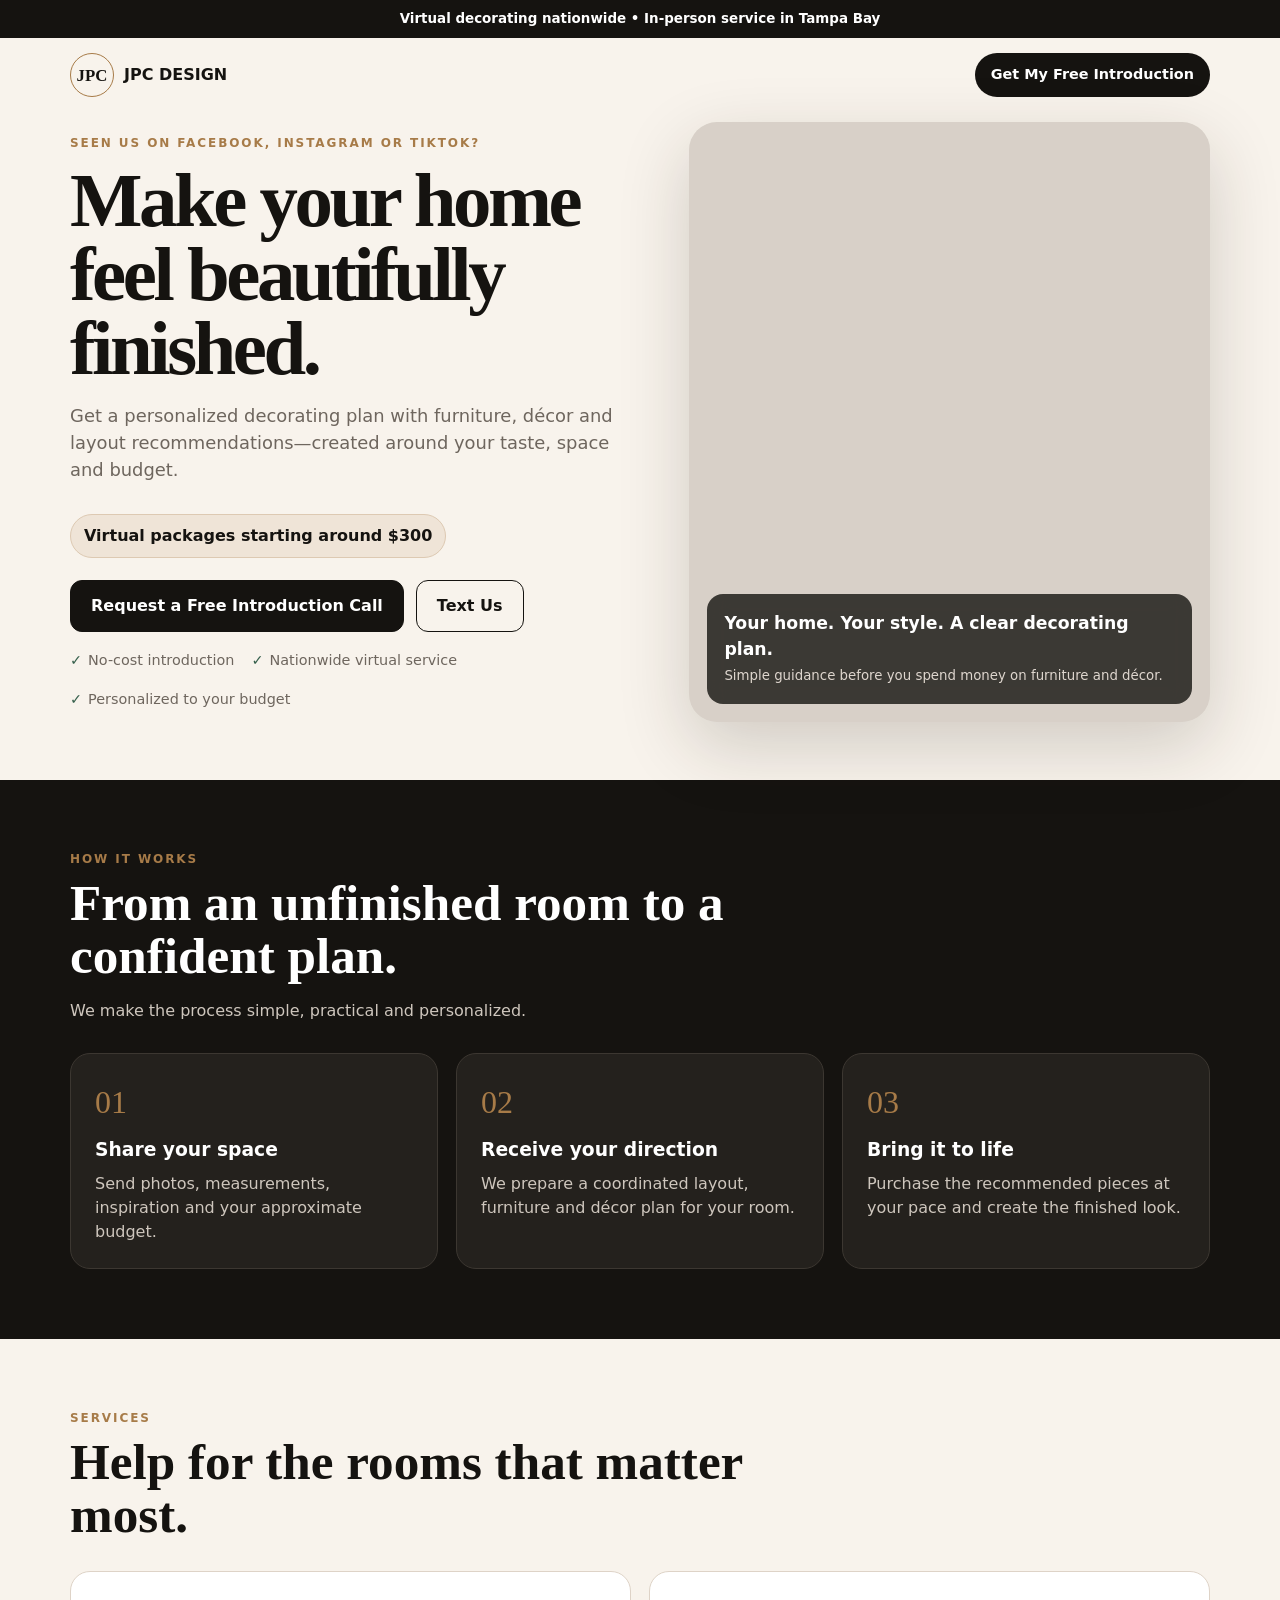
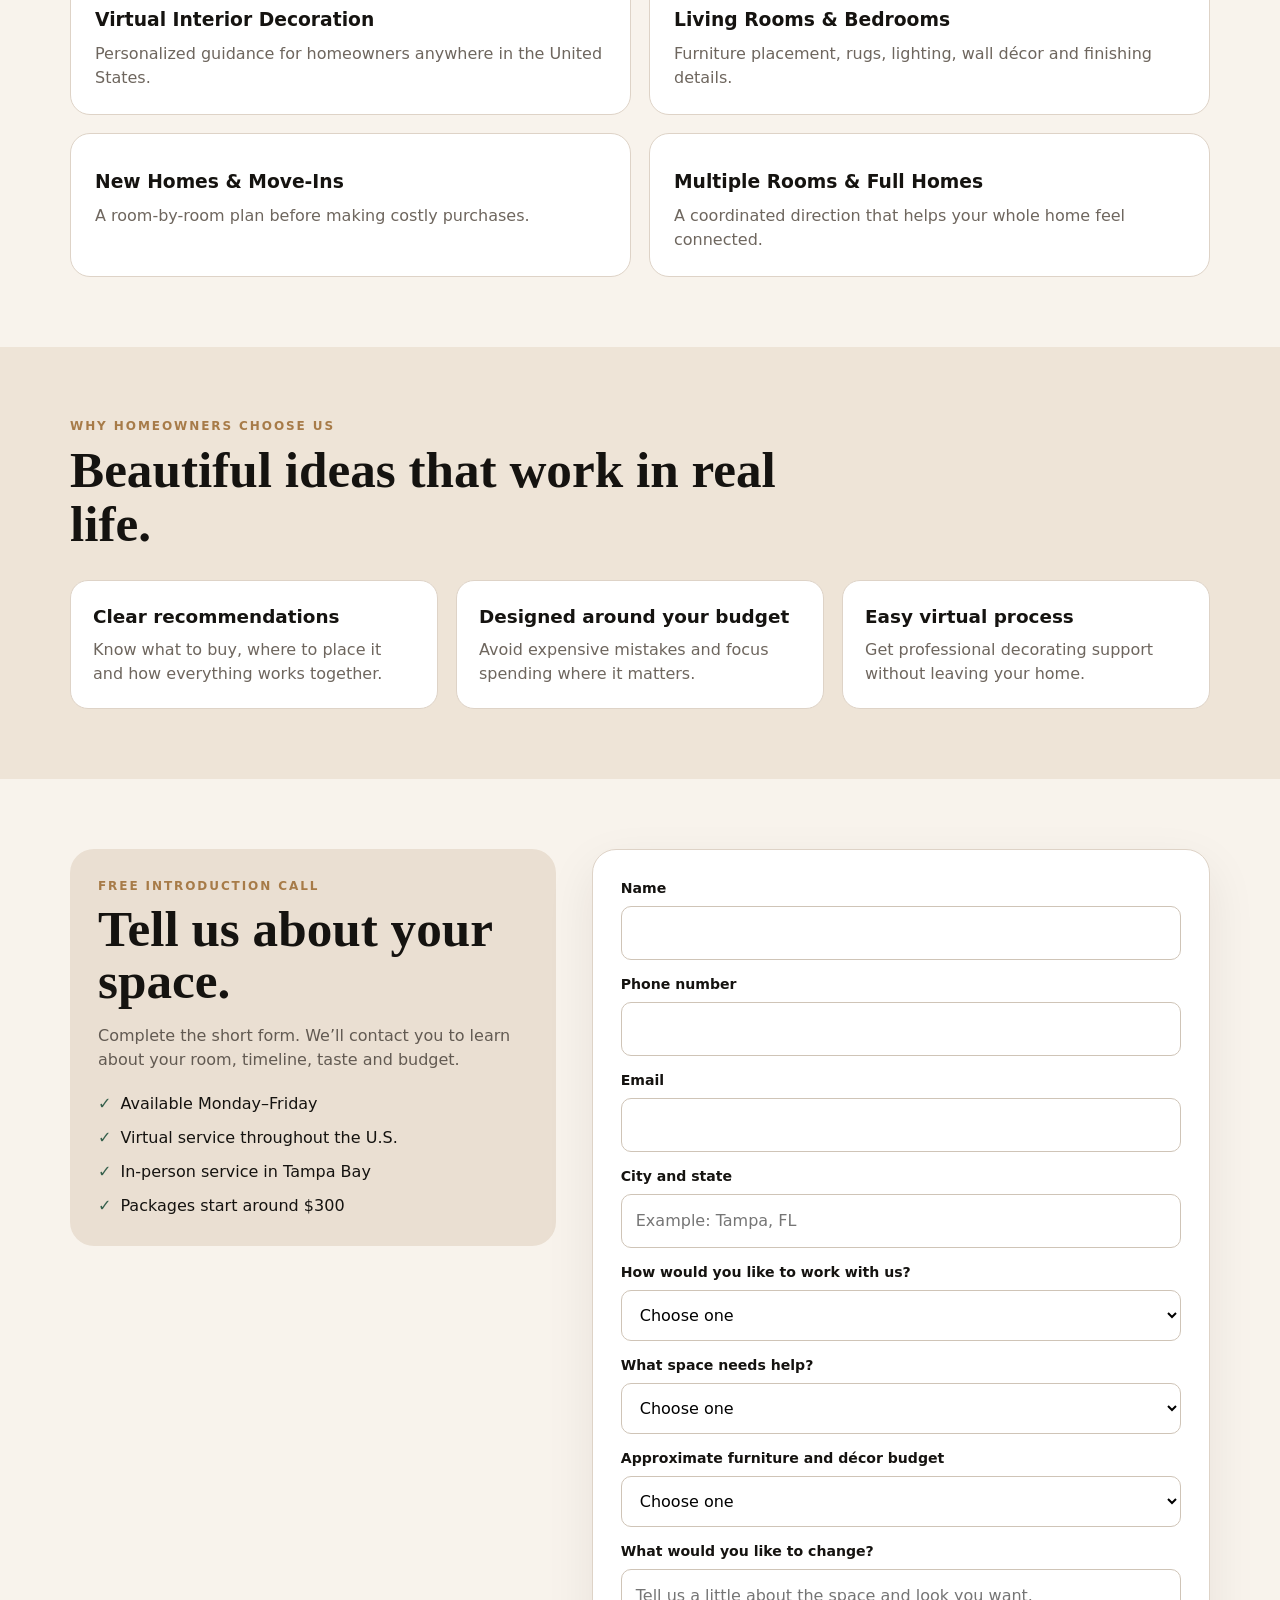
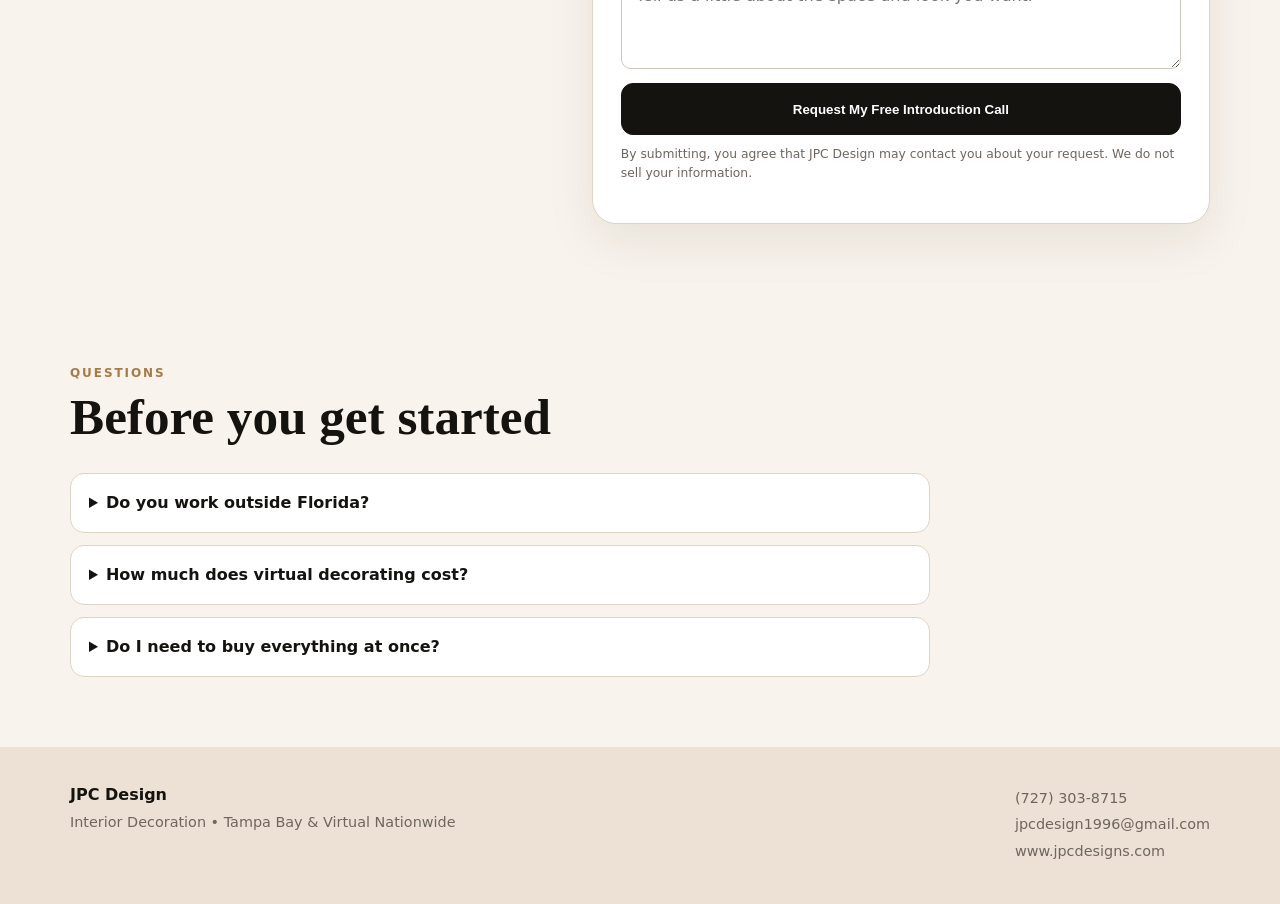
==== get-started/index.html @ 75b12f2f "Add files via upload" ====
<!doctype html>
<html lang="en">
<head>
<meta charset="utf-8"><meta name="viewport" content="width=device-width,initial-scale=1,viewport-fit=cover">
<title>Transform Your Space | JPC Design</title>
<meta name="description" content="Personalized virtual interior decoration nationwide and in-person decorating in Tampa Bay. Packages start around $300. Request a free introduction call.">
<meta name="theme-color" content="#151310">
<meta property="og:title" content="Transform Your Space With JPC Design"><meta property="og:description" content="Virtual decorating packages start around $300. Request your free introduction call.">
<style>
:root{--ink:#151310;--cream:#f8f3ec;--white:#fff;--sand:#e9ddd0;--gold:#a77b48;--muted:#6e665e;--green:#355f4b;--line:#ded3c7}*{box-sizing:border-box}html{scroll-behavior:smooth}body{margin:0;font-family:Inter,ui-sans-serif,system-ui,-apple-system,"Segoe UI",Roboto,Arial,sans-serif;background:var(--cream);color:var(--ink);line-height:1.5}a{text-decoration:none;color:inherit}img,video{max-width:100%;display:block}.wrap{width:min(1140px,calc(100% - 30px));margin:auto}.eyebrow{font-size:.75rem;font-weight:900;letter-spacing:.16em;text-transform:uppercase;color:var(--gold)}.top{background:var(--ink);color:#fff;text-align:center;padding:9px 12px;font-size:.84rem;font-weight:800}.nav{display:flex;justify-content:space-between;align-items:center;padding:15px 0}.brand{display:flex;align-items:center;gap:10px;font-weight:900}.logo{width:44px;height:44px;border:1px solid var(--gold);border-radius:50%;display:grid;place-items:center;font-family:Georgia,serif;font-size:1.05rem}.nav a.cta{background:var(--ink);color:#fff;padding:11px 16px;border-radius:999px;font-weight:900;font-size:.9rem}.hero{padding:10px 0 58px}.hero-grid{display:grid;grid-template-columns:1.05fr .95fr;gap:44px;align-items:center}.hero h1{font-family:Georgia,"Times New Roman",serif;font-size:clamp(2.75rem,6vw,5.2rem);line-height:.96;letter-spacing:-.045em;margin:12px 0 18px}.hero p{font-size:1.12rem;color:var(--muted);max-width:650px}.offer{display:inline-flex;background:#efe4d7;border:1px solid #ddc9b2;padding:9px 13px;border-radius:999px;font-weight:900;margin:12px 0 22px}.actions{display:flex;gap:12px;flex-wrap:wrap}.btn{min-height:52px;display:inline-flex;align-items:center;justify-content:center;padding:0 20px;border-radius:12px;border:1px solid var(--ink);font-weight:900;cursor:pointer}.primary{background:var(--ink);color:#fff}.secondary{background:transparent}.trust{display:flex;gap:17px;flex-wrap:wrap;margin-top:18px;font-size:.9rem;color:var(--muted)}.trust span:before{content:"✓";font-weight:900;color:var(--green);margin-right:6px}.video{position:relative;min-height:600px;border-radius:28px;overflow:hidden;background:#d8d0c8;box-shadow:0 24px 70px rgba(40,30,20,.19)}.video video{width:100%;height:100%;min-height:600px;object-fit:cover}.video-note{position:absolute;left:18px;right:18px;bottom:18px;background:rgba(21,19,16,.80);backdrop-filter:blur(10px);color:#fff;padding:17px;border-radius:16px}.video-note strong{display:block;font-size:1.08rem}.video-note small{color:#ded6ce}section{padding:70px 0}.section-head{max-width:720px;margin-bottom:30px}.section-head h2{font-family:Georgia,serif;font-size:clamp(2rem,4vw,3.5rem);line-height:1.04;margin:8px 0 12px}.section-head p{color:var(--muted)}.dark{background:var(--ink);color:#fff}.dark .section-head p,.dark .step p{color:#cec6bd}.dark .step{background:#24211d;border-color:#3c3731}.grid3{display:grid;grid-template-columns:repeat(3,1fr);gap:18px}.step,.service{padding:24px;border:1px solid var(--line);border-radius:20px;background:#fff}.num{font-family:Georgia,serif;color:var(--gold);font-size:2rem}.step h3,.service h3{margin:10px 0 8px}.step p,.service p{margin:0;color:var(--muted)}.services{display:grid;grid-template-columns:repeat(2,1fr);gap:18px}.proof{background:#eee4d7}.proof-grid{display:grid;grid-template-columns:repeat(3,1fr);gap:18px}.proof-card{background:#fff;border:1px solid var(--line);border-radius:18px;padding:22px}.proof-card strong{display:block;font-size:1.15rem;margin-bottom:7px}.proof-card p{margin:0;color:var(--muted)}.lead{display:grid;grid-template-columns:.88fr 1.12fr;gap:36px;align-items:start}.lead-copy{background:#eadfd2;border-radius:24px;padding:28px}.lead-copy h2{font-family:Georgia,serif;font-size:clamp(2rem,4vw,3.4rem);line-height:1.03;margin:8px 0 14px}.lead-copy p{color:#625a52}.checks{display:grid;gap:10px;margin-top:20px}.checks div:before{content:"✓";font-weight:900;color:var(--green);margin-right:9px}form{background:#fff;border:1px solid var(--line);border-radius:24px;padding:28px;box-shadow:0 18px 50px rgba(37,28,19,.08)}.field{display:grid;gap:7px;margin-bottom:14px}label{font-size:.88rem;font-weight:850}input,select,textarea{width:100%;padding:14px;border:1px solid #cfc4b7;border-radius:10px;background:#fff;font:inherit}textarea{min-height:100px;resize:vertical}.full{width:100%}.note{font-size:.77rem;color:var(--muted);margin-top:10px}.success{display:none;background:#e5f2ea;color:#245840;padding:13px;border-radius:10px;margin-top:12px;font-weight:800}.faq{display:grid;gap:12px;max-width:860px}.faq details{background:#fff;border:1px solid var(--line);border-radius:14px;padding:17px 18px}.faq summary{cursor:pointer;font-weight:900}.faq p{color:var(--muted);margin-bottom:0}footer{background:#ece1d4;padding:36px 0}.foot{display:flex;justify-content:space-between;gap:25px;flex-wrap:wrap}.foot p{margin:5px 0;color:var(--muted);font-size:.9rem}.sticky{display:none}@media(max-width:820px){.hero-grid,.lead{grid-template-columns:1fr}.grid3,.proof-grid,.services{grid-template-columns:1fr}.video,.video video{min-height:470px}.nav .cta{display:none}.hero{padding-bottom:28px}.hero-grid{gap:28px}section{padding:52px 0}.sticky{display:flex;position:fixed;z-index:50;left:12px;right:12px;bottom:12px;min-height:55px;align-items:center;justify-content:center;background:var(--ink);color:#fff;border-radius:14px;font-weight:900;box-shadow:0 12px 35px rgba(0,0,0,.28)}body{padding-bottom:78px}}
</style>
<!-- META PIXEL: paste your Meta Pixel code here -->
<!-- TIKTOK PIXEL: paste your TikTok Pixel code here -->
</head>
<body><div class="top">Virtual decorating nationwide • In-person service in Tampa Bay</div><header class="wrap nav"><a class="brand" href="../index.html"><span class="logo">JPC</span><span>JPC DESIGN</span></a><a class="cta" href="#lead">Get My Free Introduction</a></header><main>
<section class="hero"><div class="wrap hero-grid"><div><div class="eyebrow">Seen us on Facebook, Instagram or TikTok?</div><h1>Make your home feel beautifully finished.</h1><p>Get a personalized decorating plan with furniture, décor and layout recommendations—created around your taste, space and budget.</p><div class="offer">Virtual packages starting around $300</div><div class="actions"><a class="btn primary" href="#lead">Request a Free Introduction Call</a><a class="btn secondary" href="sms:+17273038715?body=Hi%20JPC%20Design%2C%20I%20saw%20your%20ad%20and%20would%20like%20help%20with%20my%20space.">Text Us</a></div><div class="trust"><span>No-cost introduction</span><span>Nationwide virtual service</span><span>Personalized to your budget</span></div></div><div class="video"><video autoplay muted loop playsinline preload="metadata"><source src="hero-video.mp4" type="video/mp4">Your browser does not support video.</video><div class="video-note"><strong>Your home. Your style. A clear decorating plan.</strong><small>Simple guidance before you spend money on furniture and décor.</small></div></div></div></section>
<section class="dark"><div class="wrap"><div class="section-head"><div class="eyebrow">How it works</div><h2>From an unfinished room to a confident plan.</h2><p>We make the process simple, practical and personalized.</p></div><div class="grid3"><article class="step"><div class="num">01</div><h3>Share your space</h3><p>Send photos, measurements, inspiration and your approximate budget.</p></article><article class="step"><div class="num">02</div><h3>Receive your direction</h3><p>We prepare a coordinated layout, furniture and décor plan for your room.</p></article><article class="step"><div class="num">03</div><h3>Bring it to life</h3><p>Purchase the recommended pieces at your pace and create the finished look.</p></article></div></div></section>
<section><div class="wrap"><div class="section-head"><div class="eyebrow">Services</div><h2>Help for the rooms that matter most.</h2></div><div class="services"><article class="service"><h3>Virtual Interior Decoration</h3><p>Personalized guidance for homeowners anywhere in the United States.</p></article><article class="service"><h3>Living Rooms & Bedrooms</h3><p>Furniture placement, rugs, lighting, wall décor and finishing details.</p></article><article class="service"><h3>New Homes & Move-Ins</h3><p>A room-by-room plan before making costly purchases.</p></article><article class="service"><h3>Multiple Rooms & Full Homes</h3><p>A coordinated direction that helps your whole home feel connected.</p></article></div></div></section>
<section class="proof"><div class="wrap"><div class="section-head"><div class="eyebrow">Why homeowners choose us</div><h2>Beautiful ideas that work in real life.</h2></div><div class="proof-grid"><article class="proof-card"><strong>Clear recommendations</strong><p>Know what to buy, where to place it and how everything works together.</p></article><article class="proof-card"><strong>Designed around your budget</strong><p>Avoid expensive mistakes and focus spending where it matters.</p></article><article class="proof-card"><strong>Easy virtual process</strong><p>Get professional decorating support without leaving your home.</p></article></div></div></section>
<section id="lead"><div class="wrap lead"><div class="lead-copy"><div class="eyebrow">Free introduction call</div><h2>Tell us about your space.</h2><p>Complete the short form. We’ll contact you to learn about your room, timeline, taste and budget.</p><div class="checks"><div>Available Monday–Friday</div><div>Virtual service throughout the U.S.</div><div>In-person service in Tampa Bay</div><div>Packages start around $300</div></div></div>
<form id="leadForm" action="https://formspree.io/f/xqeryagp" method="POST"><input type="hidden" name="_subject" value="New JPC Design advertising lead"><input type="hidden" name="source" id="source" value="Ads Landing Page"><input type="hidden" name="utm_source" id="utm_source"><input type="hidden" name="utm_campaign" id="utm_campaign"><input type="hidden" name="utm_ad" id="utm_ad"><div class="field"><label for="name">Name</label><input id="name" name="name" autocomplete="name" required></div><div class="field"><label for="phone">Phone number</label><input id="phone" name="phone" type="tel" autocomplete="tel" required></div><div class="field"><label for="email">Email</label><input id="email" name="email" type="email" autocomplete="email" required></div><div class="field"><label for="city">City and state</label><input id="city" name="city_state" placeholder="Example: Tampa, FL" required></div><div class="field"><label for="service">How would you like to work with us?</label><select id="service" name="service_type" required><option value="">Choose one</option><option>Virtual decorating</option><option>In-person decorating — Tampa Bay</option></select></div><div class="field"><label for="room">What space needs help?</label><select id="room" name="space" required><option value="">Choose one</option><option>Living room</option><option>Bedroom</option><option>Kitchen / dining area</option><option>Multiple rooms</option><option>Full home</option><option>Other</option></select></div><div class="field"><label for="budget">Approximate furniture and décor budget</label><select id="budget" name="budget"><option value="">Choose one</option><option>Under $2,500</option><option>$2,500–$5,000</option><option>$5,000–$10,000</option><option>$10,000+</option><option>Not sure yet</option></select></div><div class="field"><label for="message">What would you like to change?</label><textarea id="message" name="message" placeholder="Tell us a little about the space and look you want."></textarea></div><button class="btn primary full" type="submit">Request My Free Introduction Call</button><div class="success" id="success">Thank you! Your request was sent. We’ll contact you soon.</div><p class="note">By submitting, you agree that JPC Design may contact you about your request. We do not sell your information.</p></form></div></section>
<section><div class="wrap"><div class="section-head"><div class="eyebrow">Questions</div><h2>Before you get started</h2></div><div class="faq"><details><summary>Do you work outside Florida?</summary><p>Yes. Virtual decorating is available to homeowners throughout the United States.</p></details><details><summary>How much does virtual decorating cost?</summary><p>Packages start at approximately $300. Final pricing depends on room size, measurements and project complexity.</p></details><details><summary>Do I need to buy everything at once?</summary><p>No. You can follow the plan and purchase pieces at a pace that works for you.</p></details></div></div></section></main>
<footer><div class="wrap foot"><div><strong>JPC Design</strong><p>Interior Decoration • Tampa Bay & Virtual Nationwide</p></div><div><p><a href="tel:+17273038715">(727) 303-8715</a></p><p><a href="mailto:jpcdesign1996@gmail.com">jpcdesign1996@gmail.com</a></p><p><a href="https://www.jpcdesigns.com">www.jpcdesigns.com</a></p></div></div></footer><a class="sticky" href="#lead">Get My Free Introduction Call</a>
<script>const p=new URLSearchParams(location.search);const s=p.get('utm_source')||p.get('source')||'direct';document.getElementById('utm_source').value=s;document.getElementById('utm_campaign').value=p.get('utm_campaign')||'';document.getElementById('utm_ad').value=p.get('utm_ad')||'';document.getElementById('source').value=s+' Ads Landing Page';const form=document.getElementById('leadForm');form.addEventListener('submit',async e=>{e.preventDefault();const b=form.querySelector('button');b.disabled=true;b.textContent='Sending...';try{const r=await fetch(form.action,{method:'POST',body:new FormData(form),headers:{Accept:'application/json'}});if(!r.ok)throw new Error();form.reset();document.getElementById('success').style.display='block';if(window.fbq)fbq('track','Lead');if(window.ttq)ttq.track('SubmitForm')}catch(err){alert('The form could not send. Please text (727) 303-8715.')}finally{b.disabled=false;b.textContent='Request My Free Introduction Call'}});</script></body></html>
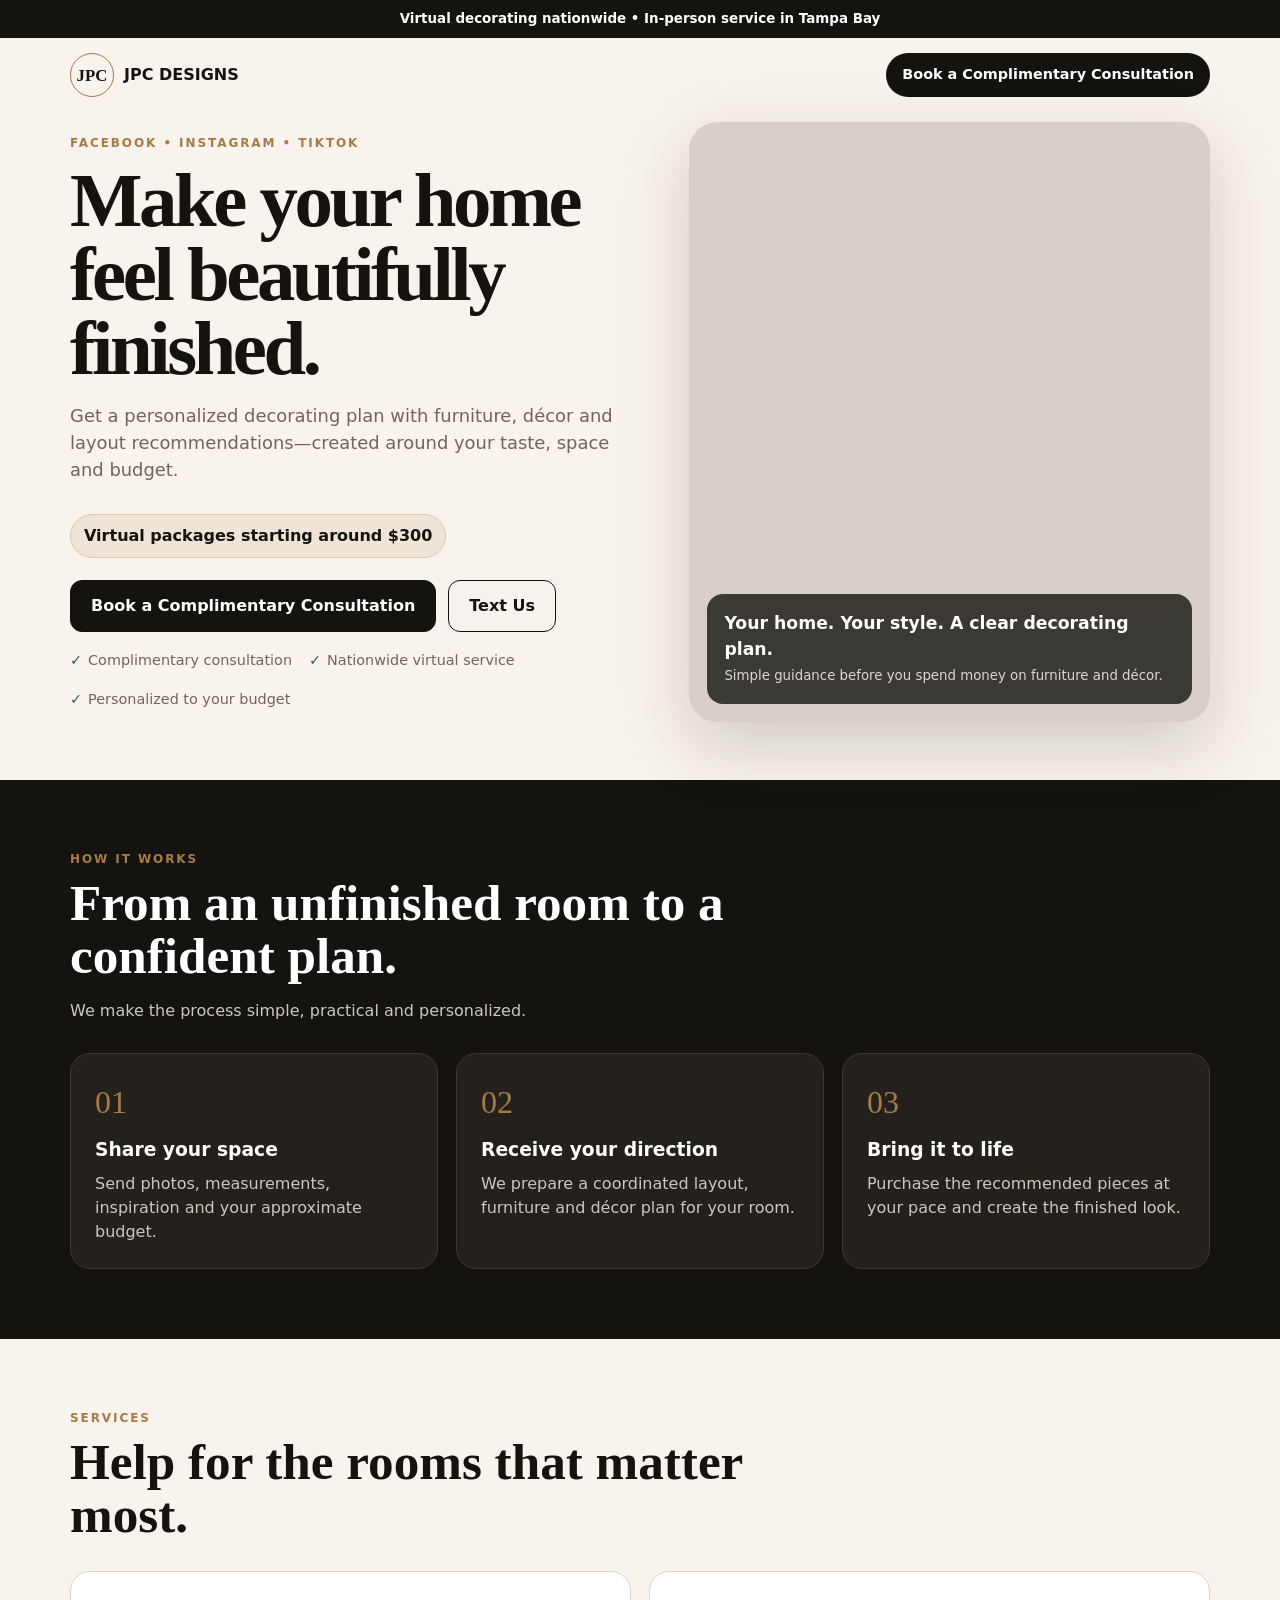
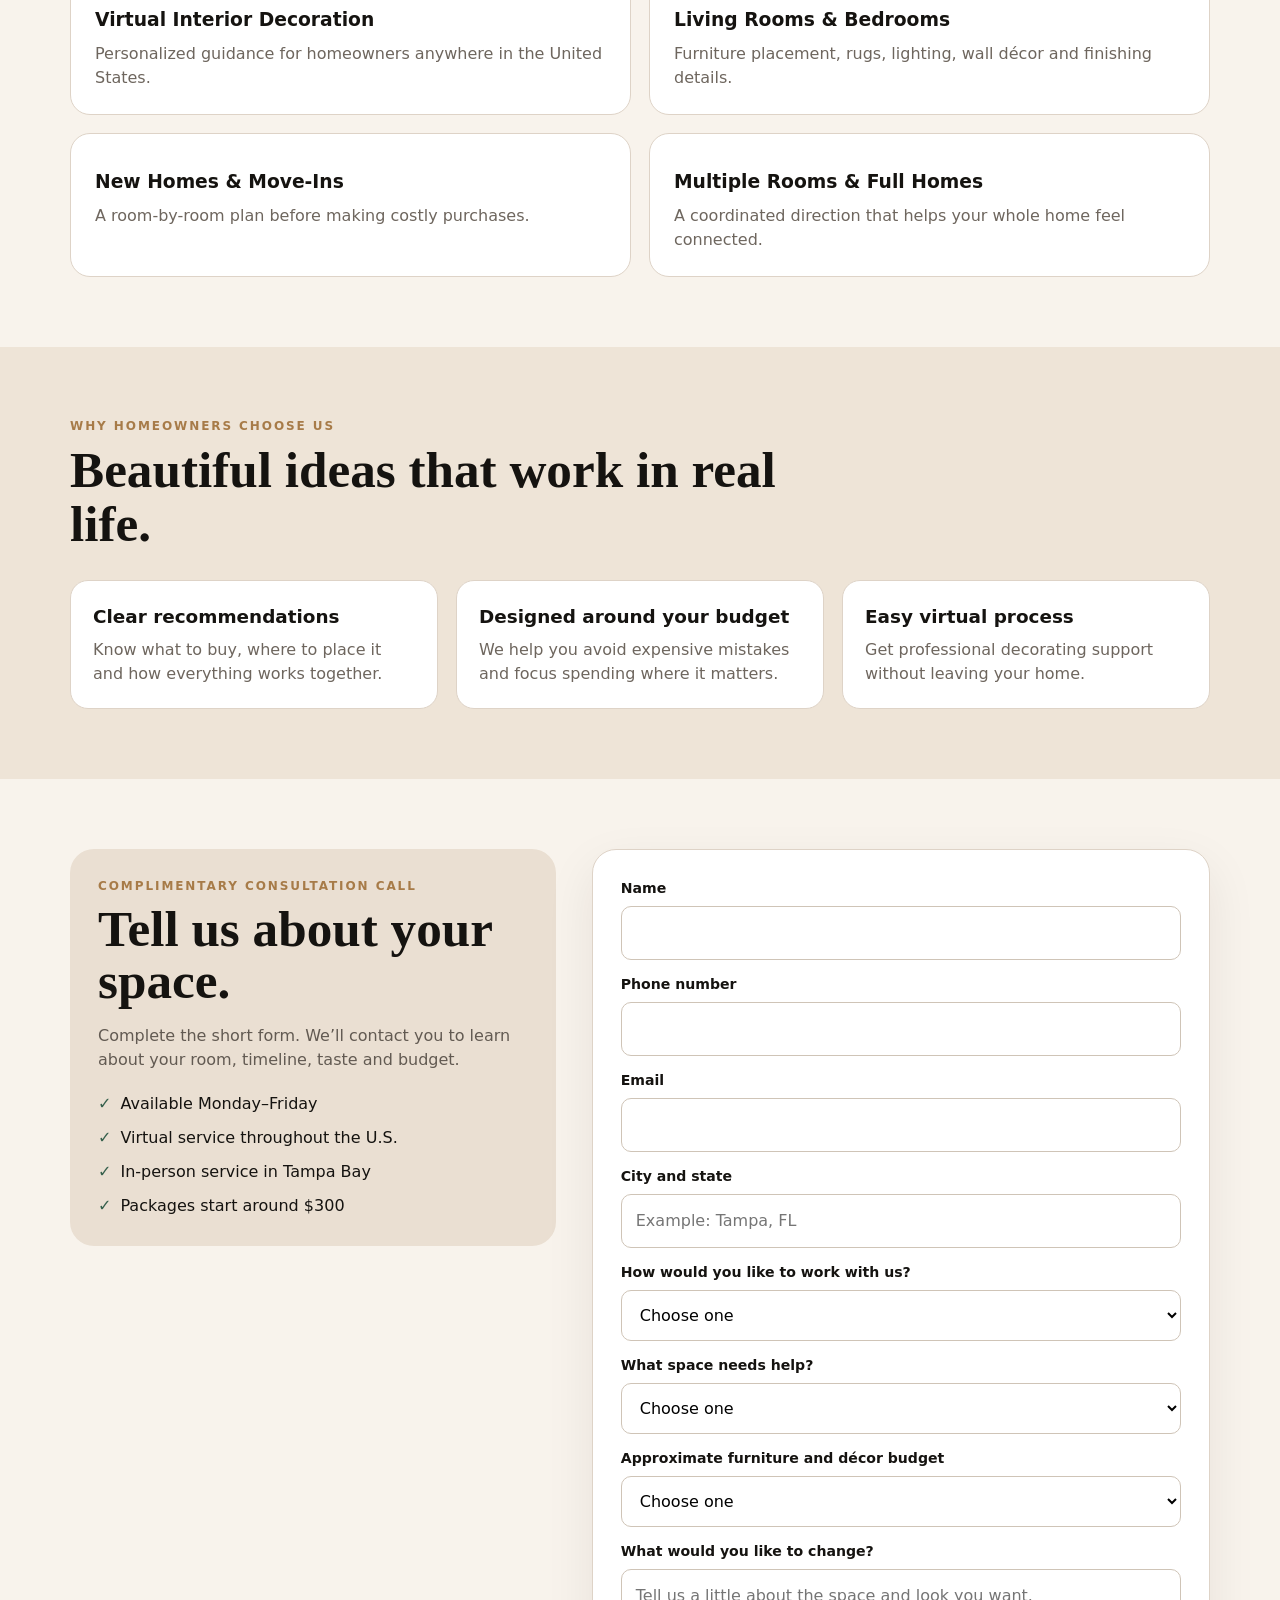
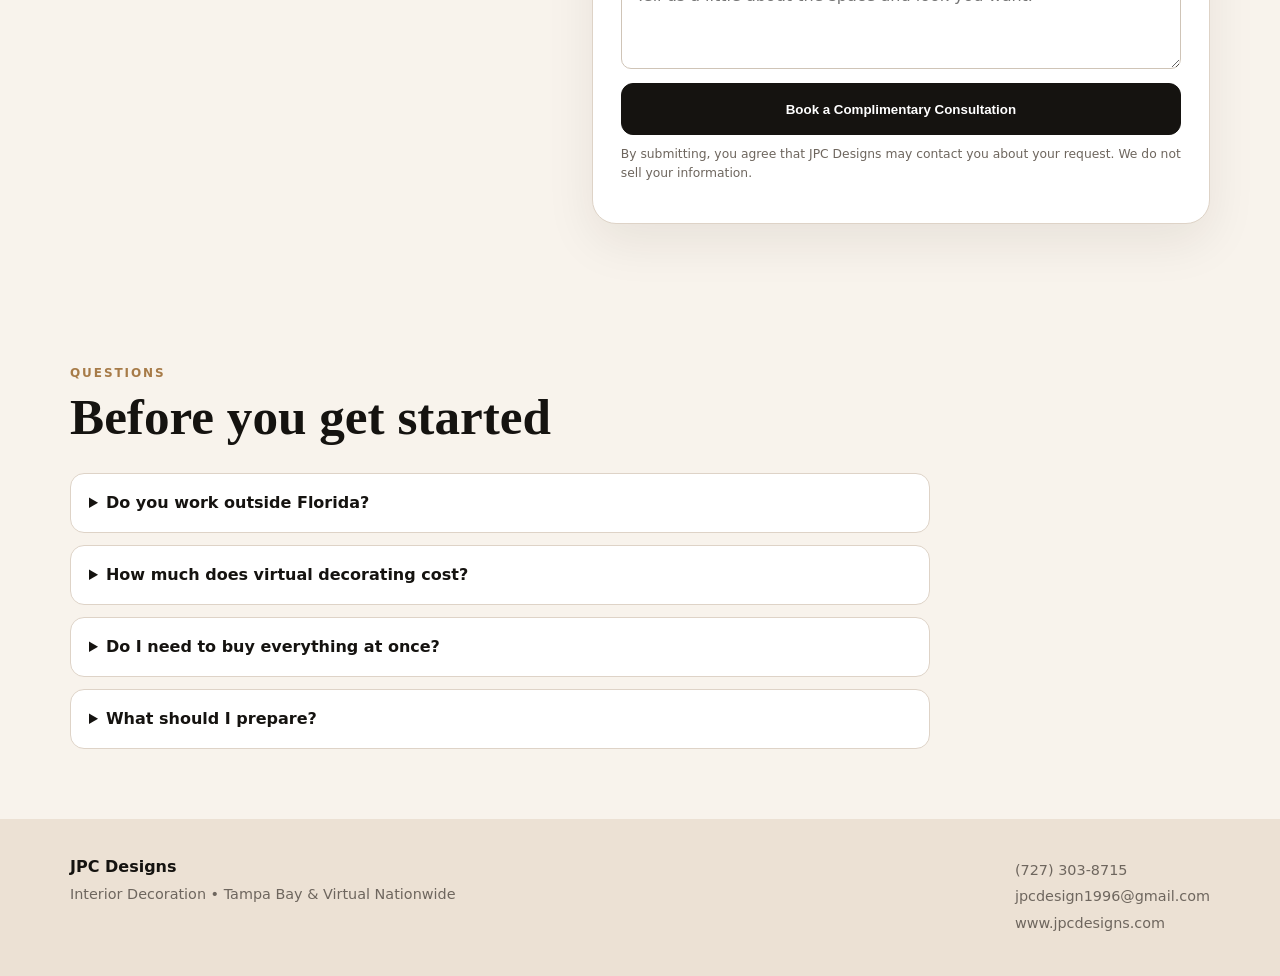
==== commit e127dfcb: "Add files via upload" ====
--- a/get-started/index.html
+++ b/get-started/index.html
@@ -1,24 +1,56 @@
 <!doctype html>
 <html lang="en">
 <head>
-<meta charset="utf-8"><meta name="viewport" content="width=device-width,initial-scale=1,viewport-fit=cover">
-<title>Transform Your Space | JPC Design</title>
-<meta name="description" content="Personalized virtual interior decoration nationwide and in-person decorating in Tampa Bay. Packages start around $300. Request a free introduction call.">
+<meta charset="utf-8">
+<meta name="viewport" content="width=device-width,initial-scale=1,viewport-fit=cover">
+<title>Transform Your Space | JPC Designs</title>
+<meta name="description" content="Personalized interior decoration for homeowners. Virtual service nationwide and in-person service in Tampa Bay. Complimentary consultation call.">
 <meta name="theme-color" content="#151310">
-<meta property="og:title" content="Transform Your Space With JPC Design"><meta property="og:description" content="Virtual decorating packages start around $300. Request your free introduction call.">
+<meta property="og:title" content="Transform Your Space With JPC Designs">
+<meta property="og:description" content="Virtual decorating packages start around $300. Request your complimentary consultation call.">
 <style>
-:root{--ink:#151310;--cream:#f8f3ec;--white:#fff;--sand:#e9ddd0;--gold:#a77b48;--muted:#6e665e;--green:#355f4b;--line:#ded3c7}*{box-sizing:border-box}html{scroll-behavior:smooth}body{margin:0;font-family:Inter,ui-sans-serif,system-ui,-apple-system,"Segoe UI",Roboto,Arial,sans-serif;background:var(--cream);color:var(--ink);line-height:1.5}a{text-decoration:none;color:inherit}img,video{max-width:100%;display:block}.wrap{width:min(1140px,calc(100% - 30px));margin:auto}.eyebrow{font-size:.75rem;font-weight:900;letter-spacing:.16em;text-transform:uppercase;color:var(--gold)}.top{background:var(--ink);color:#fff;text-align:center;padding:9px 12px;font-size:.84rem;font-weight:800}.nav{display:flex;justify-content:space-between;align-items:center;padding:15px 0}.brand{display:flex;align-items:center;gap:10px;font-weight:900}.logo{width:44px;height:44px;border:1px solid var(--gold);border-radius:50%;display:grid;place-items:center;font-family:Georgia,serif;font-size:1.05rem}.nav a.cta{background:var(--ink);color:#fff;padding:11px 16px;border-radius:999px;font-weight:900;font-size:.9rem}.hero{padding:10px 0 58px}.hero-grid{display:grid;grid-template-columns:1.05fr .95fr;gap:44px;align-items:center}.hero h1{font-family:Georgia,"Times New Roman",serif;font-size:clamp(2.75rem,6vw,5.2rem);line-height:.96;letter-spacing:-.045em;margin:12px 0 18px}.hero p{font-size:1.12rem;color:var(--muted);max-width:650px}.offer{display:inline-flex;background:#efe4d7;border:1px solid #ddc9b2;padding:9px 13px;border-radius:999px;font-weight:900;margin:12px 0 22px}.actions{display:flex;gap:12px;flex-wrap:wrap}.btn{min-height:52px;display:inline-flex;align-items:center;justify-content:center;padding:0 20px;border-radius:12px;border:1px solid var(--ink);font-weight:900;cursor:pointer}.primary{background:var(--ink);color:#fff}.secondary{background:transparent}.trust{display:flex;gap:17px;flex-wrap:wrap;margin-top:18px;font-size:.9rem;color:var(--muted)}.trust span:before{content:"✓";font-weight:900;color:var(--green);margin-right:6px}.video{position:relative;min-height:600px;border-radius:28px;overflow:hidden;background:#d8d0c8;box-shadow:0 24px 70px rgba(40,30,20,.19)}.video video{width:100%;height:100%;min-height:600px;object-fit:cover}.video-note{position:absolute;left:18px;right:18px;bottom:18px;background:rgba(21,19,16,.80);backdrop-filter:blur(10px);color:#fff;padding:17px;border-radius:16px}.video-note strong{display:block;font-size:1.08rem}.video-note small{color:#ded6ce}section{padding:70px 0}.section-head{max-width:720px;margin-bottom:30px}.section-head h2{font-family:Georgia,serif;font-size:clamp(2rem,4vw,3.5rem);line-height:1.04;margin:8px 0 12px}.section-head p{color:var(--muted)}.dark{background:var(--ink);color:#fff}.dark .section-head p,.dark .step p{color:#cec6bd}.dark .step{background:#24211d;border-color:#3c3731}.grid3{display:grid;grid-template-columns:repeat(3,1fr);gap:18px}.step,.service{padding:24px;border:1px solid var(--line);border-radius:20px;background:#fff}.num{font-family:Georgia,serif;color:var(--gold);font-size:2rem}.step h3,.service h3{margin:10px 0 8px}.step p,.service p{margin:0;color:var(--muted)}.services{display:grid;grid-template-columns:repeat(2,1fr);gap:18px}.proof{background:#eee4d7}.proof-grid{display:grid;grid-template-columns:repeat(3,1fr);gap:18px}.proof-card{background:#fff;border:1px solid var(--line);border-radius:18px;padding:22px}.proof-card strong{display:block;font-size:1.15rem;margin-bottom:7px}.proof-card p{margin:0;color:var(--muted)}.lead{display:grid;grid-template-columns:.88fr 1.12fr;gap:36px;align-items:start}.lead-copy{background:#eadfd2;border-radius:24px;padding:28px}.lead-copy h2{font-family:Georgia,serif;font-size:clamp(2rem,4vw,3.4rem);line-height:1.03;margin:8px 0 14px}.lead-copy p{color:#625a52}.checks{display:grid;gap:10px;margin-top:20px}.checks div:before{content:"✓";font-weight:900;color:var(--green);margin-right:9px}form{background:#fff;border:1px solid var(--line);border-radius:24px;padding:28px;box-shadow:0 18px 50px rgba(37,28,19,.08)}.field{display:grid;gap:7px;margin-bottom:14px}label{font-size:.88rem;font-weight:850}input,select,textarea{width:100%;padding:14px;border:1px solid #cfc4b7;border-radius:10px;background:#fff;font:inherit}textarea{min-height:100px;resize:vertical}.full{width:100%}.note{font-size:.77rem;color:var(--muted);margin-top:10px}.success{display:none;background:#e5f2ea;color:#245840;padding:13px;border-radius:10px;margin-top:12px;font-weight:800}.faq{display:grid;gap:12px;max-width:860px}.faq details{background:#fff;border:1px solid var(--line);border-radius:14px;padding:17px 18px}.faq summary{cursor:pointer;font-weight:900}.faq p{color:var(--muted);margin-bottom:0}footer{background:#ece1d4;padding:36px 0}.foot{display:flex;justify-content:space-between;gap:25px;flex-wrap:wrap}.foot p{margin:5px 0;color:var(--muted);font-size:.9rem}.sticky{display:none}@media(max-width:820px){.hero-grid,.lead{grid-template-columns:1fr}.grid3,.proof-grid,.services{grid-template-columns:1fr}.video,.video video{min-height:470px}.nav .cta{display:none}.hero{padding-bottom:28px}.hero-grid{gap:28px}section{padding:52px 0}.sticky{display:flex;position:fixed;z-index:50;left:12px;right:12px;bottom:12px;min-height:55px;align-items:center;justify-content:center;background:var(--ink);color:#fff;border-radius:14px;font-weight:900;box-shadow:0 12px 35px rgba(0,0,0,.28)}body{padding-bottom:78px}}
+:root{--ink:#151310;--cream:#f8f3ec;--white:#fff;--sand:#e9ddd0;--gold:#a77b48;--muted:#6e665e;--green:#355f4b;--line:#ded3c7}
+*{box-sizing:border-box}html{scroll-behavior:smooth}body{margin:0;font-family:Inter,ui-sans-serif,system-ui,-apple-system,"Segoe UI",Roboto,Arial,sans-serif;background:var(--cream);color:var(--ink);line-height:1.5}a{text-decoration:none;color:inherit}img,video{max-width:100%;display:block}.wrap{width:min(1140px,calc(100% - 30px));margin:auto}.eyebrow{font-size:.75rem;font-weight:900;letter-spacing:.16em;text-transform:uppercase;color:var(--gold)}
+.top{background:var(--ink);color:#fff;text-align:center;padding:9px 12px;font-size:.84rem;font-weight:800}.nav{display:flex;justify-content:space-between;align-items:center;padding:15px 0}.brand{display:flex;align-items:center;gap:10px;font-weight:900}.logo{width:44px;height:44px;border:1px solid var(--gold);border-radius:50%;display:grid;place-items:center;font-family:Georgia,serif;font-size:1.05rem}.nav a.cta{background:var(--ink);color:#fff;padding:11px 16px;border-radius:999px;font-weight:900;font-size:.9rem}
+.hero{padding:10px 0 58px}.hero-grid{display:grid;grid-template-columns:1.05fr .95fr;gap:44px;align-items:center}.hero h1{font-family:Georgia,"Times New Roman",serif;font-size:clamp(2.75rem,6vw,5.2rem);line-height:.96;letter-spacing:-.045em;margin:12px 0 18px}.hero p{font-size:1.12rem;color:var(--muted);max-width:650px}.offer{display:inline-flex;align-items:center;gap:8px;background:#efe4d7;border:1px solid #ddc9b2;padding:9px 13px;border-radius:999px;font-weight:900;margin:12px 0 22px}.actions{display:flex;gap:12px;flex-wrap:wrap}.btn{min-height:52px;display:inline-flex;align-items:center;justify-content:center;padding:0 20px;border-radius:12px;border:1px solid var(--ink);font-weight:900;cursor:pointer}.primary{background:var(--ink);color:#fff}.secondary{background:transparent}.trust{display:flex;gap:17px;flex-wrap:wrap;margin-top:18px;font-size:.9rem;color:var(--muted)}.trust span:before{content:"✓";font-weight:900;color:var(--green);margin-right:6px}
+.video{position:relative;min-height:600px;border-radius:28px;overflow:hidden;background:#d8d0c8;box-shadow:0 24px 70px rgba(40,30,20,.19)}.video video{width:100%;height:100%;min-height:600px;object-fit:cover}.video-note{position:absolute;left:18px;right:18px;bottom:18px;background:rgba(21,19,16,.80);backdrop-filter:blur(10px);color:#fff;padding:17px;border-radius:16px}.video-note strong{display:block;font-size:1.08rem}.video-note small{color:#ded6ce}
+section{padding:70px 0}.section-head{max-width:720px;margin-bottom:30px}.section-head h2{font-family:Georgia,serif;font-size:clamp(2rem,4vw,3.5rem);line-height:1.04;margin:8px 0 12px}.section-head p{color:var(--muted)}.dark{background:var(--ink);color:#fff}.dark .section-head p,.dark .step p{color:#cec6bd}.dark .step{background:#24211d;border-color:#3c3731}.grid3{display:grid;grid-template-columns:repeat(3,1fr);gap:18px}.step,.service{padding:24px;border:1px solid var(--line);border-radius:20px;background:#fff}.num{font-family:Georgia,serif;color:var(--gold);font-size:2rem}.step h3,.service h3{margin:10px 0 8px}.step p,.service p{margin:0;color:var(--muted)}
+.services{display:grid;grid-template-columns:repeat(2,1fr);gap:18px}.proof{background:#eee4d7}.proof-grid{display:grid;grid-template-columns:repeat(3,1fr);gap:18px}.proof-card{background:#fff;border:1px solid var(--line);border-radius:18px;padding:22px}.proof-card strong{display:block;font-size:1.15rem;margin-bottom:7px}.proof-card p{margin:0;color:var(--muted)}
+.lead{display:grid;grid-template-columns:.88fr 1.12fr;gap:36px;align-items:start}.lead-copy{background:#eadfD2;border-radius:24px;padding:28px}.lead-copy h2{font-family:Georgia,serif;font-size:clamp(2rem,4vw,3.4rem);line-height:1.03;margin:8px 0 14px}.lead-copy p{color:#625a52}.checks{display:grid;gap:10px;margin-top:20px}.checks div:before{content:"✓";font-weight:900;color:var(--green);margin-right:9px}form{background:#fff;border:1px solid var(--line);border-radius:24px;padding:28px;box-shadow:0 18px 50px rgba(37,28,19,.08)}.field{display:grid;gap:7px;margin-bottom:14px}label{font-size:.88rem;font-weight:850}input,select,textarea{width:100%;padding:14px;border:1px solid #cfc4b7;border-radius:10px;background:#fff;font:inherit}textarea{min-height:100px;resize:vertical}.full{width:100%}.note{font-size:.77rem;color:var(--muted);margin-top:10px}.success{display:none;background:#e5f2ea;color:#245840;padding:13px;border-radius:10px;margin-top:12px;font-weight:800}
+.faq{display:grid;gap:12px;max-width:860px}.faq details{background:#fff;border:1px solid var(--line);border-radius:14px;padding:17px 18px}.faq summary{cursor:pointer;font-weight:900}.faq p{color:var(--muted);margin-bottom:0}footer{background:#ece1d4;padding:36px 0}.foot{display:flex;justify-content:space-between;gap:25px;flex-wrap:wrap}.foot p{margin:5px 0;color:var(--muted);font-size:.9rem}.sticky{display:none}
+@media(max-width:820px){.hero-grid,.lead{grid-template-columns:1fr}.grid3,.proof-grid,.services{grid-template-columns:1fr}.video,.video video{min-height:470px}.nav .cta{display:none}.hero{padding-bottom:28px}.hero-grid{gap:28px}section{padding:52px 0}.sticky{display:flex;position:fixed;z-index:50;left:12px;right:12px;bottom:12px;min-height:55px;align-items:center;justify-content:center;background:var(--ink);color:#fff;border-radius:14px;font-weight:900;box-shadow:0 12px 35px rgba(0,0,0,.28)}body{padding-bottom:78px}}
 </style>
 <!-- META PIXEL: paste your Meta Pixel code here -->
 <!-- TIKTOK PIXEL: paste your TikTok Pixel code here -->
 </head>
-<body><div class="top">Virtual decorating nationwide • In-person service in Tampa Bay</div><header class="wrap nav"><a class="brand" href="../index.html"><span class="logo">JPC</span><span>JPC DESIGN</span></a><a class="cta" href="#lead">Get My Free Introduction</a></header><main>
-<section class="hero"><div class="wrap hero-grid"><div><div class="eyebrow">Seen us on Facebook, Instagram or TikTok?</div><h1>Make your home feel beautifully finished.</h1><p>Get a personalized decorating plan with furniture, décor and layout recommendations—created around your taste, space and budget.</p><div class="offer">Virtual packages starting around $300</div><div class="actions"><a class="btn primary" href="#lead">Request a Free Introduction Call</a><a class="btn secondary" href="sms:+17273038715?body=Hi%20JPC%20Design%2C%20I%20saw%20your%20ad%20and%20would%20like%20help%20with%20my%20space.">Text Us</a></div><div class="trust"><span>No-cost introduction</span><span>Nationwide virtual service</span><span>Personalized to your budget</span></div></div><div class="video"><video autoplay muted loop playsinline preload="metadata"><source src="hero-video.mp4" type="video/mp4">Your browser does not support video.</video><div class="video-note"><strong>Your home. Your style. A clear decorating plan.</strong><small>Simple guidance before you spend money on furniture and décor.</small></div></div></div></section>
+<body>
+<div class="top">Virtual decorating nationwide • In-person service in Tampa Bay</div>
+<header class="wrap nav"><a class="brand" href="#top"><span class="logo">JPC</span><span>JPC DESIGNS</span></a><a class="cta" href="#lead">Book a Complimentary Consultation</a></header>
+<main id="top">
+<section class="hero"><div class="wrap hero-grid"><div><div class="eyebrow">Facebook • Instagram • TikTok</div><h1>Make your home feel beautifully finished.</h1><p>Get a personalized decorating plan with furniture, décor and layout recommendations—created around your taste, space and budget.</p><div class="offer">Virtual packages starting around $300</div><div class="actions"><a class="btn primary" href="#lead">Book a Complimentary Consultation</a><a class="btn secondary" href="sms:+17273038715?body=Hi%20JPC%20Designs%2C%20I%20saw%20your%20ad%20and%20would%20like%20help%20with%20my%20space.">Text Us</a></div><div class="trust"><span>Complimentary consultation</span><span>Nationwide virtual service</span><span>Personalized to your budget</span></div></div><div class="video"><video autoplay muted loop playsinline><source src="hero-video.mp4" type="video/mp4"></video><div class="video-note"><strong>Your home. Your style. A clear decorating plan.</strong><small>Simple guidance before you spend money on furniture and décor.</small></div></div></div></section>
 <section class="dark"><div class="wrap"><div class="section-head"><div class="eyebrow">How it works</div><h2>From an unfinished room to a confident plan.</h2><p>We make the process simple, practical and personalized.</p></div><div class="grid3"><article class="step"><div class="num">01</div><h3>Share your space</h3><p>Send photos, measurements, inspiration and your approximate budget.</p></article><article class="step"><div class="num">02</div><h3>Receive your direction</h3><p>We prepare a coordinated layout, furniture and décor plan for your room.</p></article><article class="step"><div class="num">03</div><h3>Bring it to life</h3><p>Purchase the recommended pieces at your pace and create the finished look.</p></article></div></div></section>
 <section><div class="wrap"><div class="section-head"><div class="eyebrow">Services</div><h2>Help for the rooms that matter most.</h2></div><div class="services"><article class="service"><h3>Virtual Interior Decoration</h3><p>Personalized guidance for homeowners anywhere in the United States.</p></article><article class="service"><h3>Living Rooms & Bedrooms</h3><p>Furniture placement, rugs, lighting, wall décor and finishing details.</p></article><article class="service"><h3>New Homes & Move-Ins</h3><p>A room-by-room plan before making costly purchases.</p></article><article class="service"><h3>Multiple Rooms & Full Homes</h3><p>A coordinated direction that helps your whole home feel connected.</p></article></div></div></section>
-<section class="proof"><div class="wrap"><div class="section-head"><div class="eyebrow">Why homeowners choose us</div><h2>Beautiful ideas that work in real life.</h2></div><div class="proof-grid"><article class="proof-card"><strong>Clear recommendations</strong><p>Know what to buy, where to place it and how everything works together.</p></article><article class="proof-card"><strong>Designed around your budget</strong><p>Avoid expensive mistakes and focus spending where it matters.</p></article><article class="proof-card"><strong>Easy virtual process</strong><p>Get professional decorating support without leaving your home.</p></article></div></div></section>
-<section id="lead"><div class="wrap lead"><div class="lead-copy"><div class="eyebrow">Free introduction call</div><h2>Tell us about your space.</h2><p>Complete the short form. We’ll contact you to learn about your room, timeline, taste and budget.</p><div class="checks"><div>Available Monday–Friday</div><div>Virtual service throughout the U.S.</div><div>In-person service in Tampa Bay</div><div>Packages start around $300</div></div></div>
-<form id="leadForm" action="https://formspree.io/f/xqeryagp" method="POST"><input type="hidden" name="_subject" value="New JPC Design advertising lead"><input type="hidden" name="source" id="source" value="Ads Landing Page"><input type="hidden" name="utm_source" id="utm_source"><input type="hidden" name="utm_campaign" id="utm_campaign"><input type="hidden" name="utm_ad" id="utm_ad"><div class="field"><label for="name">Name</label><input id="name" name="name" autocomplete="name" required></div><div class="field"><label for="phone">Phone number</label><input id="phone" name="phone" type="tel" autocomplete="tel" required></div><div class="field"><label for="email">Email</label><input id="email" name="email" type="email" autocomplete="email" required></div><div class="field"><label for="city">City and state</label><input id="city" name="city_state" placeholder="Example: Tampa, FL" required></div><div class="field"><label for="service">How would you like to work with us?</label><select id="service" name="service_type" required><option value="">Choose one</option><option>Virtual decorating</option><option>In-person decorating — Tampa Bay</option></select></div><div class="field"><label for="room">What space needs help?</label><select id="room" name="space" required><option value="">Choose one</option><option>Living room</option><option>Bedroom</option><option>Kitchen / dining area</option><option>Multiple rooms</option><option>Full home</option><option>Other</option></select></div><div class="field"><label for="budget">Approximate furniture and décor budget</label><select id="budget" name="budget"><option value="">Choose one</option><option>Under $2,500</option><option>$2,500–$5,000</option><option>$5,000–$10,000</option><option>$10,000+</option><option>Not sure yet</option></select></div><div class="field"><label for="message">What would you like to change?</label><textarea id="message" name="message" placeholder="Tell us a little about the space and look you want."></textarea></div><button class="btn primary full" type="submit">Request My Free Introduction Call</button><div class="success" id="success">Thank you! Your request was sent. We’ll contact you soon.</div><p class="note">By submitting, you agree that JPC Design may contact you about your request. We do not sell your information.</p></form></div></section>
-<section><div class="wrap"><div class="section-head"><div class="eyebrow">Questions</div><h2>Before you get started</h2></div><div class="faq"><details><summary>Do you work outside Florida?</summary><p>Yes. Virtual decorating is available to homeowners throughout the United States.</p></details><details><summary>How much does virtual decorating cost?</summary><p>Packages start at approximately $300. Final pricing depends on room size, measurements and project complexity.</p></details><details><summary>Do I need to buy everything at once?</summary><p>No. You can follow the plan and purchase pieces at a pace that works for you.</p></details></div></div></section></main>
-<footer><div class="wrap foot"><div><strong>JPC Design</strong><p>Interior Decoration • Tampa Bay & Virtual Nationwide</p></div><div><p><a href="tel:+17273038715">(727) 303-8715</a></p><p><a href="mailto:jpcdesign1996@gmail.com">jpcdesign1996@gmail.com</a></p><p><a href="https://www.jpcdesigns.com">www.jpcdesigns.com</a></p></div></div></footer><a class="sticky" href="#lead">Get My Free Introduction Call</a>
-<script>const p=new URLSearchParams(location.search);const s=p.get('utm_source')||p.get('source')||'direct';document.getElementById('utm_source').value=s;document.getElementById('utm_campaign').value=p.get('utm_campaign')||'';document.getElementById('utm_ad').value=p.get('utm_ad')||'';document.getElementById('source').value=s+' Ads Landing Page';const form=document.getElementById('leadForm');form.addEventListener('submit',async e=>{e.preventDefault();const b=form.querySelector('button');b.disabled=true;b.textContent='Sending...';try{const r=await fetch(form.action,{method:'POST',body:new FormData(form),headers:{Accept:'application/json'}});if(!r.ok)throw new Error();form.reset();document.getElementById('success').style.display='block';if(window.fbq)fbq('track','Lead');if(window.ttq)ttq.track('SubmitForm')}catch(err){alert('The form could not send. Please text (727) 303-8715.')}finally{b.disabled=false;b.textContent='Request My Free Introduction Call'}});</script></body></html>
+<section class="proof"><div class="wrap"><div class="section-head"><div class="eyebrow">Why homeowners choose us</div><h2>Beautiful ideas that work in real life.</h2></div><div class="proof-grid"><article class="proof-card"><strong>Clear recommendations</strong><p>Know what to buy, where to place it and how everything works together.</p></article><article class="proof-card"><strong>Designed around your budget</strong><p>We help you avoid expensive mistakes and focus spending where it matters.</p></article><article class="proof-card"><strong>Easy virtual process</strong><p>Get professional decorating support without leaving your home.</p></article></div></div></section>
+<section id="lead"><div class="wrap lead"><div class="lead-copy"><div class="eyebrow">Complimentary consultation call</div><h2>Tell us about your space.</h2><p>Complete the short form. We’ll contact you to learn about your room, timeline, taste and budget.</p><div class="checks"><div>Available Monday–Friday</div><div>Virtual service throughout the U.S.</div><div>In-person service in Tampa Bay</div><div>Packages start around $300</div></div></div>
+<form id="leadForm" method="POST">
+<input type="hidden" name="source" id="source" value="Ads Landing Page"><input type="hidden" name="utm_source" id="utm_source"><input type="hidden" name="utm_campaign" id="utm_campaign"><input type="hidden" name="utm_ad" id="utm_ad">
+<div class="field"><label for="name">Name</label><input id="name" name="name" autocomplete="name" required></div>
+<div class="field"><label for="phone">Phone number</label><input id="phone" name="phone" type="tel" autocomplete="tel" required></div>
+<div class="field"><label for="email">Email</label><input id="email" name="email" type="email" autocomplete="email" required></div>
+<div class="field"><label for="city">City and state</label><input id="city" name="city_state" placeholder="Example: Tampa, FL" required></div>
+<div class="field"><label for="service">How would you like to work with us?</label><select id="service" name="service_type" required><option value="">Choose one</option><option>Virtual decorating</option><option>In-person decorating — Tampa Bay</option><option>Not sure yet</option></select></div>
+<div class="field"><label for="room">What space needs help?</label><select id="room" name="space" required><option value="">Choose one</option><option>Living room</option><option>Bedroom</option><option>Kitchen / dining area</option><option>Multiple rooms</option><option>Full home</option><option>Other</option></select></div>
+<div class="field"><label for="budget">Approximate furniture and décor budget</label><select id="budget" name="budget"><option value="">Choose one</option><option>Under $2,500</option><option>$2,500–$5,000</option><option>$5,000–$10,000</option><option>$10,000+</option><option>Not sure yet</option></select></div>
+<div class="field"><label for="message">What would you like to change?</label><textarea id="message" name="message" placeholder="Tell us a little about the space and look you want."></textarea></div>
+<button class="btn primary full" type="submit">Book a Complimentary Consultation</button><div class="success" id="success">Thank you! Your information was received. Please check your email for the link to choose a preferred date and time.</div><p class="note">By submitting, you agree that JPC Designs may contact you about your request. We do not sell your information.</p>
+</form></div></section>
+<section><div class="wrap"><div class="section-head"><div class="eyebrow">Questions</div><h2>Before you get started</h2></div><div class="faq"><details><summary>Do you work outside Florida?</summary><p>Yes. Virtual decorating is available to homeowners throughout the United States.</p></details><details><summary>How much does virtual decorating cost?</summary><p>Packages start at approximately $300. Final pricing depends on room size, measurements and project complexity.</p></details><details><summary>Do I need to buy everything at once?</summary><p>No. You can follow the plan and purchase pieces at a pace that works for you.</p></details><details><summary>What should I prepare?</summary><p>Photos, basic measurements, inspiration images and an approximate budget are helpful.</p></details></div></div></section>
+</main>
+<footer><div class="wrap foot"><div><strong>JPC Designs</strong><p>Interior Decoration • Tampa Bay & Virtual Nationwide</p></div><div><p><a href="tel:+17273038715">(727) 303-8715</a></p><p><a href="mailto:jpcdesign1996@gmail.com">jpcdesign1996@gmail.com</a></p><p><a href="https://www.jpcdesigns.com">www.jpcdesigns.com</a></p></div></div></footer>
+<a class="sticky" href="#lead">Book a Complimentary Consultation Call</a>
+<script>
+const p=new URLSearchParams(location.search);const s=p.get('utm_source')||p.get('source')||'direct';document.getElementById('utm_source').value=s;document.getElementById('utm_campaign').value=p.get('utm_campaign')||'';document.getElementById('utm_ad').value=p.get('utm_ad')||'';document.getElementById('source').value=s+' Ads Landing Page';
+const JPC_LEAD_ENDPOINT='https://script.google.com/macros/s/AKfycbzOp4_wqqqf1qdeU_EdmSVHkadoncNAnKipYdPcA3YqgFz238LFe5_2YSAB_NmHZsgj/exec';
+const form=document.getElementById('leadForm');form.addEventListener('submit',async e=>{e.preventDefault();const b=form.querySelector('button');b.disabled=true;b.textContent='Sending...';const fd=new FormData(form);const payload={requestType:'landingLead'};fd.forEach((value,key)=>payload[key]=value);payload.submittedAt=new Date().toISOString();try{await fetch(JPC_LEAD_ENDPOINT,{method:'POST',mode:'no-cors',headers:{'Content-Type':'text/plain;charset=utf-8'},body:JSON.stringify(payload)});form.reset();document.getElementById('success').style.display='block';document.getElementById('success').scrollIntoView({behavior:'smooth',block:'center'});if(window.fbq)fbq('track','Lead');if(window.ttq)ttq.track('SubmitForm')}catch(err){alert('The form could not send. Please text (727) 303-8715.')}finally{b.disabled=false;b.textContent='Book a Complimentary Consultation'}});
+</script>
+</body></html>
